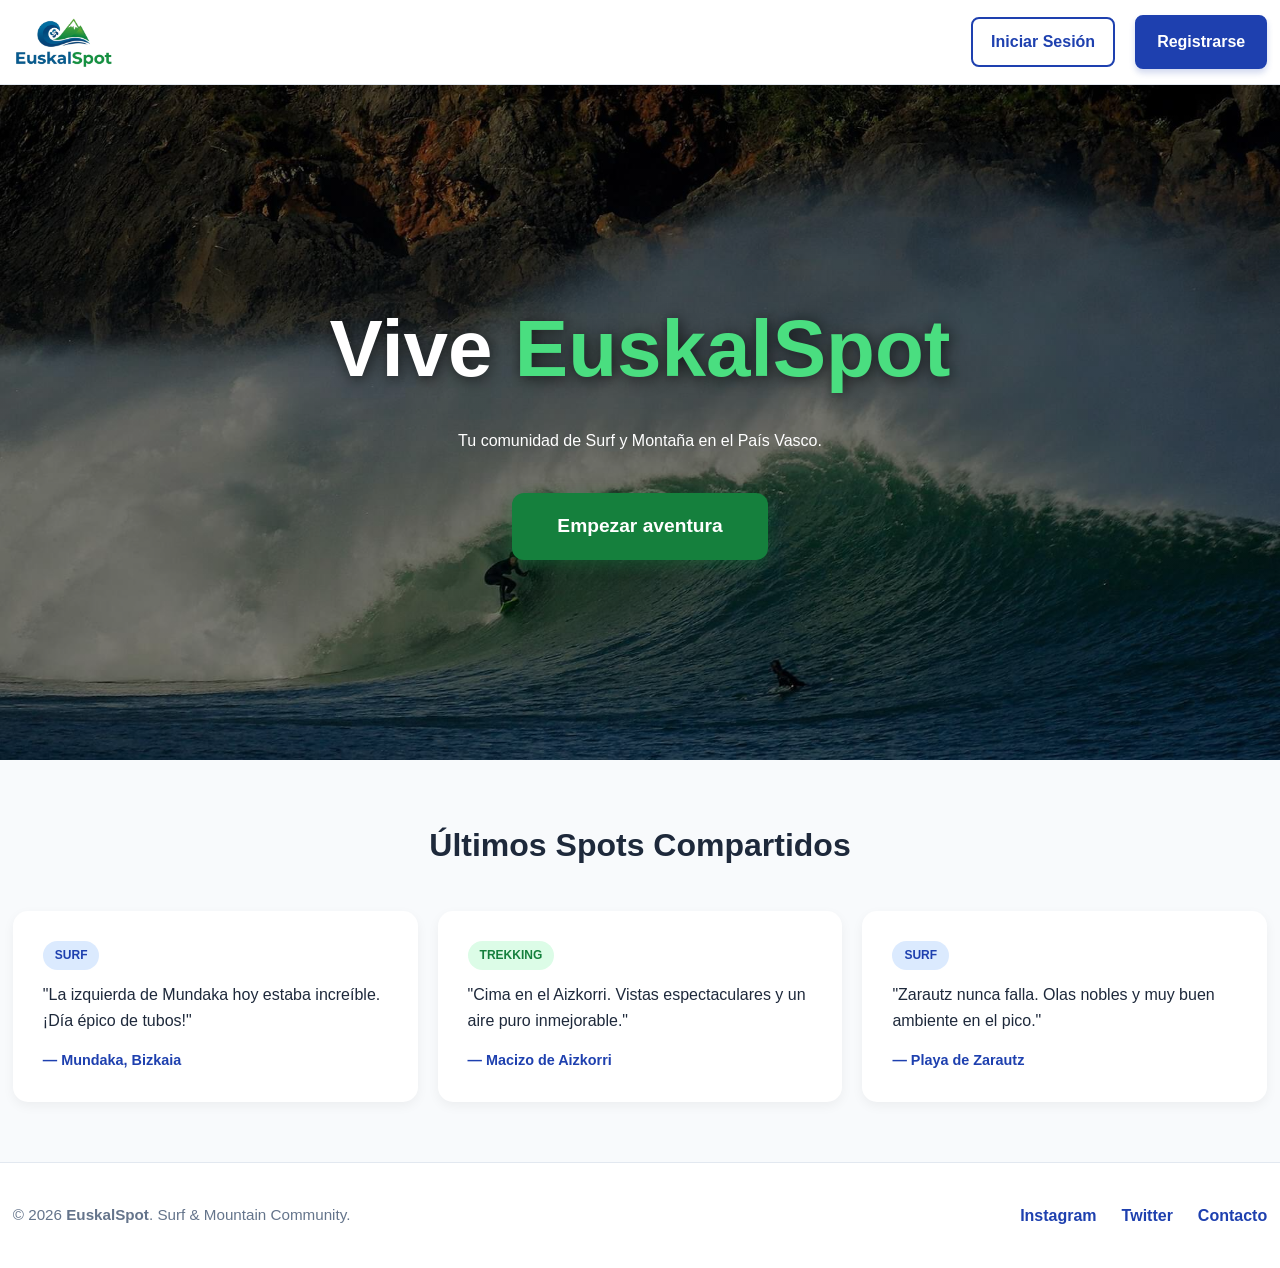
==== frontend/index.html @ 80cb784d "Primer commit" ====
<!DOCTYPE html>
<html lang="es">

<head>
    <meta charset="UTF-8">
    <meta name="viewport" content="width=device-width, initial-scale=1.0">
    <title>EuskalSpot - Surf & Trekking</title>
    <link rel="stylesheet" href="style.css">
</head>

<body>

    <header class="main-header">
        <div class="container header-container">
            <div class="logo">
                <img src="img/Logo.png" alt="EuskalSpot Logo">
            </div>
            <nav class="nav-links">
                <a href="/login" class="btn-login">Iniciar Sesión</a>
                <a href="/register" class="btn-register">Registrarse</a>
            </nav>
        </div>
    </header>

    <main>
        <section class="hero">
            <div class="carousel-container">
                <div class="carousel-slide active"
                    style="background-image: linear-gradient(rgba(0,0,0,0.5), rgba(0,0,0,0.5)), url('img/ola.jpg');">
                </div>
                <div class="carousel-slide"
                    style="background-image: linear-gradient(rgba(0,0,0,0.5), rgba(0,0,0,0.5)), url('img/montaña.jpg');">
                </div>
                <div class="carousel-slide"
                    style="background-image: linear-gradient(rgba(0,0,0,0.5), rgba(0,0,0,0.5)), url('img/zarautz.jpg');">
                </div>
            </div>

            <div class="container hero-content">
                <h1>Vive <span class="text-green">EuskalSpot</span></h1>
                <p>Tu comunidad de Surf y Montaña en el País Vasco.</p>
                <a href="/register" class="btn-cta">Empezar aventura</a>
            </div>
        </section>

        <section class="reviews-section">
            <div class="container">
                <h2 class="section-title">Últimos Spots Compartidos</h2>
                <div class="reviews-grid">
                    <div class="review-card">
                        <span class="badge badge-surf">SURF</span>
                        <p class="review-text">"La izquierda de Mundaka hoy estaba increíble. ¡Día épico de tubos!"</p>
                        <p class="review-author">— Mundaka, Bizkaia</p>
                    </div>
                    <div class="review-card">
                        <span class="badge badge-mountain">TREKKING</span>
                        <p class="review-text">"Cima en el Aizkorri. Vistas espectaculares y un aire puro inmejorable."
                        </p>
                        <p class="review-author">— Macizo de Aizkorri</p>
                    </div>
                    <div class="review-card">
                        <span class="badge badge-surf">SURF</span>
                        <p class="review-text">"Zarautz nunca falla. Olas nobles y muy buen ambiente en el pico."</p>
                        <p class="review-author">— Playa de Zarautz</p>
                    </div>
                </div>
            </div>
        </section>
    </main>

    <footer class="main-footer">
        <div class="container footer-container">
            <div class="footer-info">
                <p>&copy; 2026 <strong>EuskalSpot</strong>. Surf & Mountain Community.</p>
            </div>
            <div class="footer-links">
                <a href="#">Instagram</a>
                <a href="#">Twitter</a>
                <a href="#">Contacto</a>
            </div>
        </div>
    </footer>

    <script src="script.js"></script>
</body>

</html>
---- frontend/style.css ----
:root {
    --azul: #1E40AF;
    --azul-dark: #1e3a8a;
    --verde: #15803D;
    --verde-dark: #166534;
    --blanco: #ffffff;
    --gris-fondo: #f8fafc;
}

* {
    margin: 0;
    padding: 0;
    box-sizing: border-box;
}

body {
    font-family: 'Segoe UI', Roboto, Helvetica, Arial, sans-serif;
    background-color: var(--gris-fondo);
    color: #1e293b;
    line-height: 1.6;
}

/* CONTENEDOR AL LÍMITE (98%) */
.container {
    width: 98%;
    margin: 0 auto;
}

/* HEADER */
.main-header {
    background: white;
    height: 85px;
    display: flex;
    align-items: center;
    border-bottom: 1px solid #e2e8f0;
    position: sticky;
    top: 0;
    z-index: 100;
}

.header-container {
    display: flex;
    justify-content: space-between;
    align-items: center;
}

.logo img {
    height: 55px;
    display: block;
}

/* NAVEGACIÓN Y BOTONES */
.nav-links {
    display: flex;
    gap: 10px;
    align-items: center;
}

.nav-links a {
    text-decoration: none;
    font-weight: bold;
    font-size: 0.85rem;
    transition: all 0.3s ease;
}

.btn-login {
    color: var(--azul);
    padding: 10px 18px;
    border-radius: 8px;
    border: 2px solid var(--azul);
}

.btn-login:hover {
    background: var(--azul);
    color: white !important;
}

.btn-register {
    background: var(--azul);
    color: white !important;
    padding: 12px 20px;
    border-radius: 8px;
    border: 2px solid var(--azul);
    box-shadow: 0 4px 6px rgba(30, 64, 175, 0.2);
}

.btn-register:hover {
    background: var(--azul-dark);
    border-color: var(--azul-dark);
    transform: translateY(-2px);
    box-shadow: 0 6px 12px rgba(30, 64, 175, 0.4);
}

/* HERO (CARRUSEL) */
.hero {
    position: relative;
    height: 75vh;
    overflow: hidden;
    display: flex;
    align-items: center;
    justify-content: center;
    color: white;
    text-align: center;
}

.carousel-container {
    position: absolute;
    width: 100%;
    height: 100%;
    top: 0;
    left: 0;
    z-index: 1;
}

.carousel-slide {
    position: absolute;
    width: 100%;
    height: 100%;
    background-size: cover;
    background-position: center;
    opacity: 0;
    transition: opacity 1.2s ease-in-out;
}

.carousel-slide.active {
    opacity: 1;
}

.hero-content {
    position: relative;
    z-index: 2;
    padding: 20px;
}

.hero h1 {
    font-size: 3rem;
    margin-bottom: 15px;
    text-shadow: 2px 2px 15px rgba(0, 0, 0, 0.7);
}

.text-green {
    color: #4ade80;
}

.btn-cta {
    display: inline-block;
    background: var(--verde);
    color: white;
    text-decoration: none;
    padding: 18px 45px;
    border-radius: 12px;
    font-weight: bold;
    font-size: 1.2rem;
    transition: all 0.3s ease;
    box-shadow: 0 4px 15px rgba(21, 128, 61, 0.4);
    margin-top: 30px;
}

.btn-cta:hover {
    background: var(--verde-dark);
    transform: scale(1.05);
}

/* RESEÑAS */
.reviews-section {
    padding: 60px 0;
}

.section-title {
    text-align: center;
    margin-bottom: 40px;
    font-size: 2rem;
}

.reviews-grid {
    display: grid;
    grid-template-columns: 1fr;
    gap: 20px;
}

.review-card {
    background: white;
    padding: 30px;
    border-radius: 15px;
    box-shadow: 0 4px 12px rgba(0, 0, 0, 0.05);
}

.badge {
    display: inline-block;
    padding: 5px 12px;
    border-radius: 20px;
    font-size: 0.75rem;
    font-weight: bold;
    margin-bottom: 12px;
}

.badge-surf {
    background: #dbeafe;
    color: #1e40af;
}

.badge-mountain {
    background: #dcfce7;
    color: #15803d;
}

.review-author {
    font-weight: bold;
    color: var(--azul);
    font-size: 0.9rem;
    margin-top: 15px;
}

/* FOOTER AL BORDE */
.main-footer {
    background-color: white;
    padding: 40px 0;
    border-top: 1px solid #e2e8f0;
}

.footer-container {
    display: flex;
    flex-direction: column;
    justify-content: space-between;
    align-items: center;
    gap: 20px;
}

.footer-info p {
    color: #64748b;
    font-size: 0.95rem;
}

.footer-links {
    display: flex;
    gap: 25px;
}

.footer-links a {
    text-decoration: none;
    color: var(--azul);
    font-weight: bold;
    transition: 0.3s;
}

.footer-links a:hover {
    color: var(--verde);
}

/* MEDIA QUERIES (TABLET Y PC) */
@media (min-width: 768px) {
    .hero h1 {
        font-size: 5rem;
    }

    .reviews-grid {
        grid-template-columns: repeat(3, 1fr);
    }

    .nav-links {
        gap: 20px;
    }

    .nav-links a {
        font-size: 1rem;
    }

    .footer-container {
        flex-direction: row;
    }

    .btn-cta {
        margin-top: 40px;
    }
}
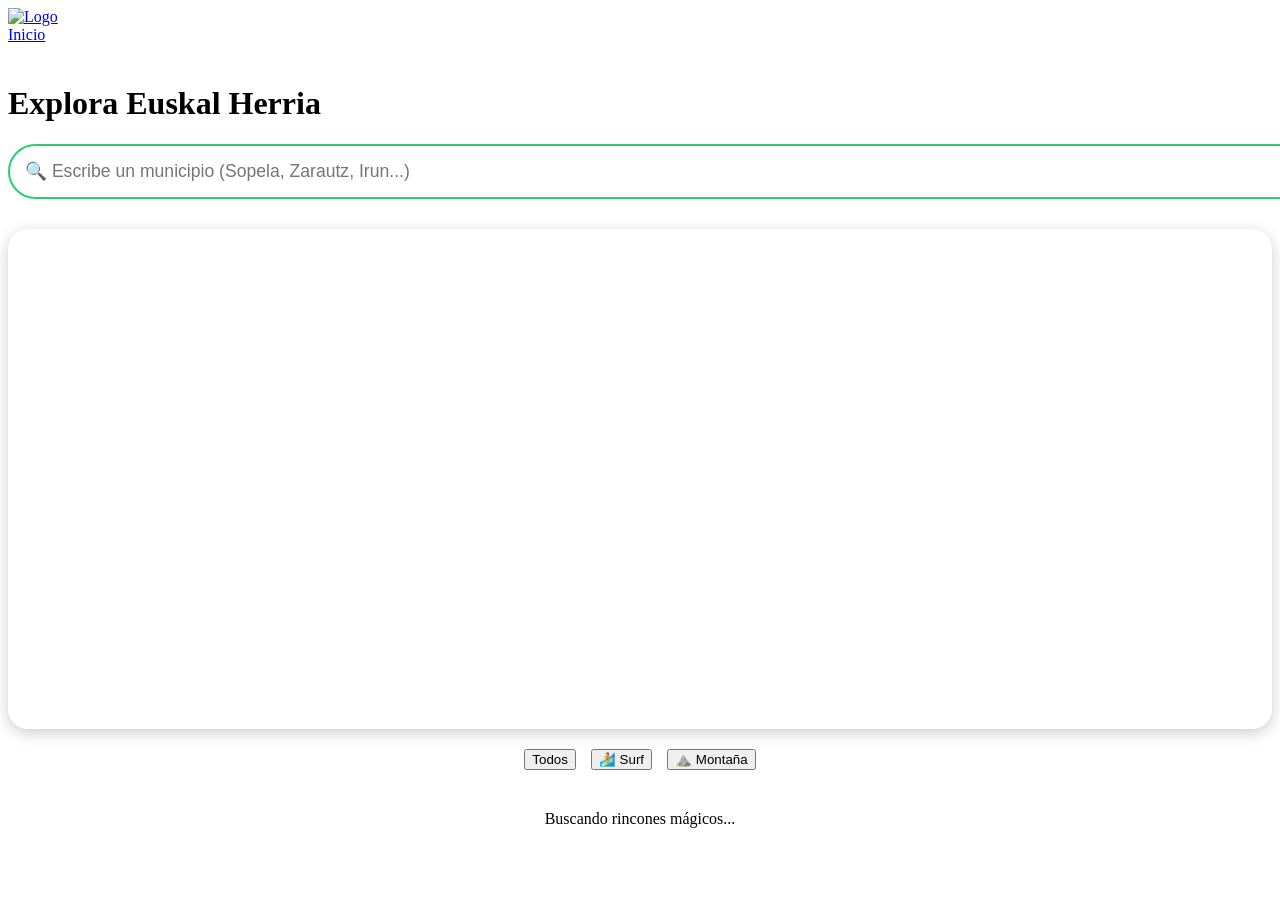
==== commit 18034275: "Mapa con montes y Playas" ====
--- a/frontend/index.html
+++ b/frontend/index.html
@@ -4,84 +4,68 @@
 <head>
     <meta charset="UTF-8">
     <meta name="viewport" content="width=device-width, initial-scale=1.0">
-    <title>EuskalSpot - Surf & Trekking</title>
-    <link rel="stylesheet" href="style.css">
+    <title>Explorar Spots - EuskalSpot</title>
+    <link rel="stylesheet" href="/css/style.css">
+    <link rel="stylesheet" href="https://unpkg.com/leaflet@1.9.4/dist/leaflet.css" />
+    <link rel="stylesheet" href="https://code.jquery.com/ui/1.13.2/themes/base/jquery-ui.css">
+
+    <style>
+        #map {
+            height: 500px;
+            width: 100%;
+            border-radius: 20px;
+            margin-bottom: 20px;
+            z-index: 1;
+            box-shadow: 0 4px 15px rgba(0, 0, 0, 0.2);
+        }
+
+        .custom-marker {
+            font-size: 24px;
+            text-align: center;
+            line-height: 1;
+        }
+
+        .ui-autocomplete {
+            border-radius: 10px;
+            box-shadow: 0 5px 15px rgba(0, 0, 0, 0.1);
+            z-index: 9999;
+        }
+    </style>
 </head>
 
 <body>
-
     <header class="main-header">
         <div class="container header-container">
-            <div class="logo">
-                <img src="img/Logo.png" alt="EuskalSpot Logo">
-            </div>
-            <nav class="nav-links">
-                <a href="/login" class="btn-login">Iniciar Sesión</a>
-                <a href="/register" class="btn-register">Registrarse</a>
-            </nav>
+            <div class="logo"><a href="/"><img src="/img/Logo.png" alt="Logo"></a></div>
+            <nav class="nav-links"><a href="/" class="btn-login">Inicio</a></nav>
         </div>
     </header>
 
-    <main>
-        <section class="hero">
-            <div class="carousel-container">
-                <div class="carousel-slide active"
-                    style="background-image: linear-gradient(rgba(0,0,0,0.5), rgba(0,0,0,0.5)), url('img/ola.jpg');">
-                </div>
-                <div class="carousel-slide"
-                    style="background-image: linear-gradient(rgba(0,0,0,0.5), rgba(0,0,0,0.5)), url('img/montaña.jpg');">
-                </div>
-                <div class="carousel-slide"
-                    style="background-image: linear-gradient(rgba(0,0,0,0.5), rgba(0,0,0,0.5)), url('img/zarautz.jpg');">
-                </div>
-            </div>
+    <main class="container" style="padding-top: 20px;">
+        <h1 class="section-title">Explora Euskal Herria</h1>
 
-            <div class="container hero-content">
-                <h1>Vive <span class="text-green">EuskalSpot</span></h1>
-                <p>Tu comunidad de Surf y Montaña en el País Vasco.</p>
-                <a href="/register" class="btn-cta">Empezar aventura</a>
-            </div>
-        </section>
+        <div class="search-container" style="margin-bottom: 30px;">
+            <input type="text" id="buscador-municipio" placeholder="🔍 Escribe un municipio (Sopela, Zarautz, Irun...)"
+                style="width: 100%; padding: 15px; border-radius: 30px; border: 2px solid #2ecc71; font-size: 1.1rem; outline: none;">
+        </div>
 
-        <section class="reviews-section">
-            <div class="container">
-                <h2 class="section-title">Últimos Spots Compartidos</h2>
-                <div class="reviews-grid">
-                    <div class="review-card">
-                        <span class="badge badge-surf">SURF</span>
-                        <p class="review-text">"La izquierda de Mundaka hoy estaba increíble. ¡Día épico de tubos!"</p>
-                        <p class="review-author">— Mundaka, Bizkaia</p>
-                    </div>
-                    <div class="review-card">
-                        <span class="badge badge-mountain">TREKKING</span>
-                        <p class="review-text">"Cima en el Aizkorri. Vistas espectaculares y un aire puro inmejorable."
-                        </p>
-                        <p class="review-author">— Macizo de Aizkorri</p>
-                    </div>
-                    <div class="review-card">
-                        <span class="badge badge-surf">SURF</span>
-                        <p class="review-text">"Zarautz nunca falla. Olas nobles y muy buen ambiente en el pico."</p>
-                        <p class="review-author">— Playa de Zarautz</p>
-                    </div>
-                </div>
-            </div>
-        </section>
+        <div id="map"></div>
+
+        <div style="display: flex; justify-content: center; gap: 15px; margin-bottom: 40px;">
+            <button class="btn-login" onclick="window.filtrarSpots('todos')">Todos</button>
+            <button class="btn-login" onclick="window.filtrarSpots('playa')">🏄 Surf</button>
+            <button class="btn-login" onclick="window.filtrarSpots('monte')">⛰️ Montaña</button>
+        </div>
+
+        <div id="lista-spots" class="reviews-grid">
+            <p style="text-align: center;">Buscando rincones mágicos...</p>
+        </div>
     </main>
 
-    <footer class="main-footer">
-        <div class="container footer-container">
-            <div class="footer-info">
-                <p>&copy; 2026 <strong>EuskalSpot</strong>. Surf & Mountain Community.</p>
-            </div>
-            <div class="footer-links">
-                <a href="#">Instagram</a>
-                <a href="#">Twitter</a>
-                <a href="#">Contacto</a>
-            </div>
-        </div>
-    </footer>
-
-    <script src="script.js"></script>
+    <script src="https://code.jquery.com/jquery-3.6.0.min.js"></script>
+    <script src="https://code.jquery.com/ui/1.13.2/jquery-ui.min.js"></script>
+    <script src="https://unpkg.com/leaflet@1.9.4/dist/leaflet.js"></script>
+    <script src="/js/script.js"></script>
 </body>
 
 </html>
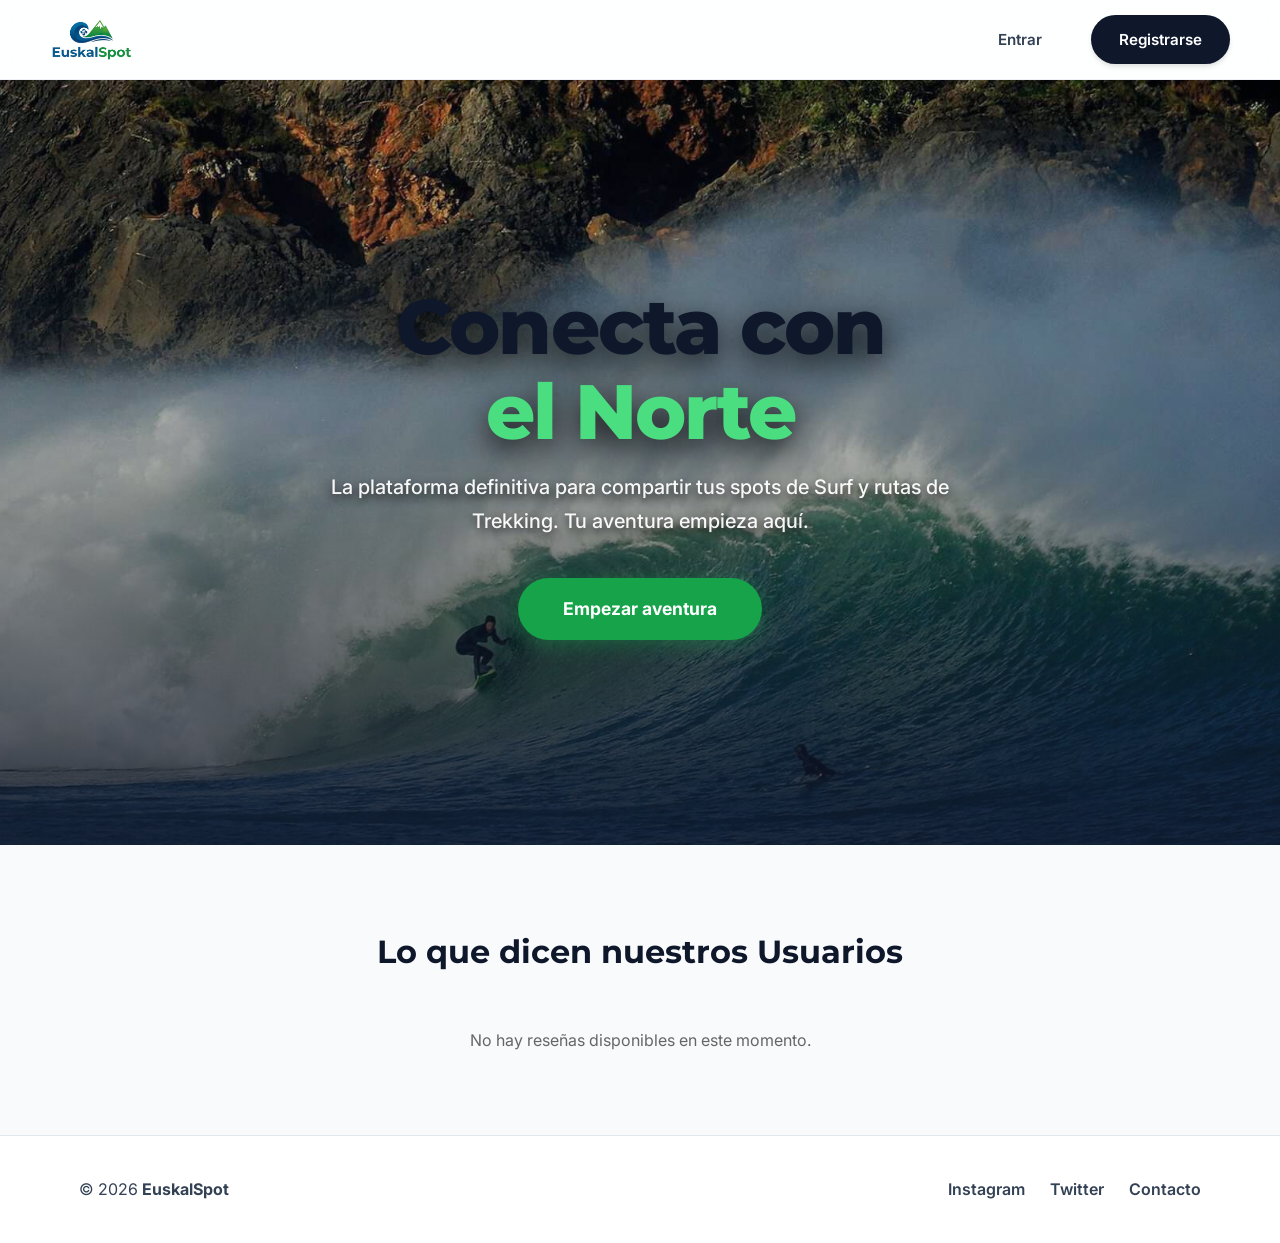
==== commit b44088d4: "Planificador OK. Explorador a mitad" ====
--- a/frontend/index.html
+++ b/frontend/index.html
@@ -4,68 +4,74 @@
 <head>
     <meta charset="UTF-8">
     <meta name="viewport" content="width=device-width, initial-scale=1.0">
-    <title>Explorar Spots - EuskalSpot</title>
-    <link rel="stylesheet" href="/css/style.css">
-    <link rel="stylesheet" href="https://unpkg.com/leaflet@1.9.4/dist/leaflet.css" />
-    <link rel="stylesheet" href="https://code.jquery.com/ui/1.13.2/themes/base/jquery-ui.css">
+    <title>EuskalSpot - Conecta con el Norte</title>
 
-    <style>
-        #map {
-            height: 500px;
-            width: 100%;
-            border-radius: 20px;
-            margin-bottom: 20px;
-            z-index: 1;
-            box-shadow: 0 4px 15px rgba(0, 0, 0, 0.2);
-        }
+    <link rel="preconnect" href="https://fonts.googleapis.com">
+    <link rel="preconnect" href="https://fonts.gstatic.com" crossorigin>
+    <link
+        href="https://fonts.googleapis.com/css2?family=Inter:wght@400;500;600&family=Montserrat:wght@600;700;800&display=swap"
+        rel="stylesheet">
 
-        .custom-marker {
-            font-size: 24px;
-            text-align: center;
-            line-height: 1;
-        }
-
-        .ui-autocomplete {
-            border-radius: 10px;
-            box-shadow: 0 5px 15px rgba(0, 0, 0, 0.1);
-            z-index: 9999;
-        }
-    </style>
+    <link rel="stylesheet" href="css/estilos.css">
 </head>
 
 <body>
+
     <header class="main-header">
-        <div class="container header-container">
-            <div class="logo"><a href="/"><img src="/img/Logo.png" alt="Logo"></a></div>
-            <nav class="nav-links"><a href="/" class="btn-login">Inicio</a></nav>
+        <div class="header-fluid">
+            <div class="logo">
+                <img src="img/Logo.png" alt="EuskalSpot Logo">
+            </div>
+
+            <nav class="nav-links">
+                <a href="/login" class="btn-login">Entrar</a>
+                <a href="/register" class="btn-register">Registrarse</a>
+            </nav>
         </div>
     </header>
 
-    <main class="container" style="padding-top: 20px;">
-        <h1 class="section-title">Explora Euskal Herria</h1>
+    <main>
+        <section class="hero">
+            <div class="carousel-container">
+                <div class="carousel-slide active" style="background-image: url('img/ola.jpg');"></div>
+                <div class="carousel-slide" style="background-image: url('img/montaña.jpg');"></div>
+                <div class="carousel-slide" style="background-image: url('img/zarautz.jpg');"></div>
+            </div>
 
-        <div class="search-container" style="margin-bottom: 30px;">
-            <input type="text" id="buscador-municipio" placeholder="🔍 Escribe un municipio (Sopela, Zarautz, Irun...)"
-                style="width: 100%; padding: 15px; border-radius: 30px; border: 2px solid #2ecc71; font-size: 1.1rem; outline: none;">
-        </div>
+            <div class="container hero-content">
+                <h1>Conecta con <br><span class="text-green">el Norte</span></h1>
 
-        <div id="map"></div>
+                <p>La plataforma definitiva para compartir tus spots de Surf y rutas de Trekking. Tu aventura empieza
+                    aquí.</p>
 
-        <div style="display: flex; justify-content: center; gap: 15px; margin-bottom: 40px;">
-            <button class="btn-login" onclick="window.filtrarSpots('todos')">Todos</button>
-            <button class="btn-login" onclick="window.filtrarSpots('playa')">🏄 Surf</button>
-            <button class="btn-login" onclick="window.filtrarSpots('monte')">⛰️ Montaña</button>
-        </div>
+                <a href="/register" class="btn-cta">Empezar aventura</a>
+            </div>
+        </section>
 
-        <div id="lista-spots" class="reviews-grid">
-            <p style="text-align: center;">Buscando rincones mágicos...</p>
-        </div>
+        <section class="reviews-section">
+            <div class="container">
+                <h2 class="section-title">Lo que dicen nuestros Usuarios</h2>
+                <div id="contenedor-reseñas" class="reviews-grid">
+                    <p style="text-align: center; width: 100%; color: #64748B;">Cargando opiniones...</p>
+                </div>
+            </div>
+        </section>
     </main>
 
-    <script src="https://code.jquery.com/jquery-3.6.0.min.js"></script>
-    <script src="https://code.jquery.com/ui/1.13.2/jquery-ui.min.js"></script>
-    <script src="https://unpkg.com/leaflet@1.9.4/dist/leaflet.js"></script>
-    <script src="/js/script.js"></script>
+    <footer class="main-footer">
+        <div class="container footer-container">
+            <div class="footer-info">
+                <p>&copy; 2026 <strong>EuskalSpot</strong></p>
+            </div>
+            <div class="footer-links">
+                <a href="#">Instagram</a>
+                <a href="#">Twitter</a>
+                <a href="#">Contacto</a>
+            </div>
+        </div>
+    </footer>
+
+    <script src="js/home.js"></script>
 </body>
 
 </html>
--- a/frontend/css/estilos.css
+++ b/frontend/css/estilos.css
@@ -0,0 +1,362 @@
+/* ==========================================================================
+   1. VARIABLES Y CONFIGURACIÓN BASE (DISEÑO SYSTEM)
+   ========================================================================== */
+:root {
+    /* Paleta de Colores "Premium" */
+    --primary: #2563EB;
+    /* Azul eléctrico */
+    --primary-dark: #1E40AF;
+    --secondary: #16A34A;
+    /* Verde Euskadi */
+    --secondary-dark: #15803D;
+    --dark: #0F172A;
+    /* Slate 900 */
+    --light: #F8FAFC;
+    /* Slate 50 */
+    --white: #FFFFFF;
+    --text-main: #334155;
+    /* Slate 700 */
+    --border: #E2E8F0;
+
+    /* SOMBRAS DE ALTA CALIDAD */
+    --shadow-sm: 0 1px 2px 0 rgba(0, 0, 0, 0.05);
+    --shadow-md: 0 4px 6px -1px rgba(0, 0, 0, 0.1), 0 2px 4px -1px rgba(0, 0, 0, 0.06);
+    --shadow-lg: 0 10px 15px -3px rgba(0, 0, 0, 0.1), 0 4px 6px -2px rgba(0, 0, 0, 0.05);
+    /* Sombra especial elevación (Hover) */
+    --shadow-hover: 0 20px 25px -5px rgba(0, 0, 0, 0.1), 0 10px 10px -5px rgba(0, 0, 0, 0.04);
+
+    --transition: all 0.3s cubic-bezier(0.4, 0, 0.2, 1);
+}
+
+* {
+    margin: 0;
+    padding: 0;
+    box-sizing: border-box;
+}
+
+body {
+    font-family: 'Inter', system-ui, -apple-system, sans-serif;
+    background-color: var(--light);
+    color: var(--text-main);
+    line-height: 1.7;
+    -webkit-font-smoothing: antialiased;
+    /* Texto nítido en Mac */
+    overflow-x: hidden;
+}
+
+h1,
+h2,
+h3 {
+    font-family: 'Montserrat', sans-serif;
+    color: var(--dark);
+    font-weight: 700;
+}
+
+a {
+    text-decoration: none;
+    color: inherit;
+    transition: var(--transition);
+}
+
+/* Container general (Contenido centrado) */
+.container {
+    width: 90%;
+    max-width: 1280px;
+    margin: 0 auto;
+    padding: 0 15px;
+}
+
+/* ==========================================================================
+   2. HEADER FULL WIDTH (EXTREMOS REALES + GLASSMORPHISM)
+   ========================================================================== */
+.main-header {
+    background: rgba(255, 255, 255, 0.85);
+    /* Transparencia */
+    backdrop-filter: blur(12px);
+    /* Efecto cristal */
+    -webkit-backdrop-filter: blur(12px);
+    height: 70px;
+    border-bottom: 1px solid rgba(226, 232, 240, 0.6);
+    position: sticky;
+    top: 0;
+    z-index: 1000;
+    display: flex;
+    align-items: center;
+}
+
+/* CLASE CLAVE: Separa logo y botones a los extremos */
+.header-fluid {
+    width: 100%;
+    padding: 0 5%;
+    /* Margen lateral de seguridad (móvil) */
+    display: flex;
+    justify-content: space-between;
+    align-items: center;
+}
+
+.logo img {
+    height: 35px;
+    display: block;
+    transition: transform 0.3s ease;
+}
+
+.logo img:hover {
+    transform: scale(1.05);
+}
+
+.nav-links {
+    display: flex;
+    gap: 12px;
+    align-items: center;
+}
+
+/* --- ESTILOS DE BOTONES PREMIUM --- */
+.btn-login,
+.btn-register {
+    font-weight: 600;
+    font-size: 0.85rem;
+    padding: 10px 20px;
+    border-radius: 50px;
+    /* Pill shape */
+    white-space: nowrap;
+    transition: var(--transition);
+}
+
+/* Botón Login: Sutil */
+.btn-login {
+    color: var(--text-main);
+    border: 1px solid transparent;
+}
+
+.btn-login:hover {
+    color: var(--primary);
+    background: rgba(37, 99, 235, 0.05);
+}
+
+/* Botón Registro: Impacto */
+.btn-register {
+    background: var(--dark);
+    color: var(--white) !important;
+    box-shadow: var(--shadow-md);
+}
+
+.btn-register:hover {
+    background: var(--primary);
+    /* Cambia a azul */
+    transform: translateY(-2px);
+    /* Se eleva */
+    box-shadow: var(--shadow-lg);
+}
+
+/* ==========================================================================
+   3. HERO SECTION (LEGIBILIDAD MEJORADA)
+   ========================================================================== */
+.hero {
+    position: relative;
+    height: 85vh;
+    min-height: 550px;
+    display: flex;
+    align-items: center;
+    justify-content: center;
+    color: var(--white);
+    text-align: center;
+    overflow: hidden;
+}
+
+.carousel-container,
+.carousel-slide {
+    position: absolute;
+    inset: 0;
+}
+
+.carousel-slide {
+    background-size: cover;
+    background-position: center;
+    opacity: 0;
+    transition: opacity 1.5s ease-in-out, transform 8s linear;
+    transform: scale(1);
+}
+
+.carousel-slide.active {
+    opacity: 1;
+    transform: scale(1.1);
+}
+
+/* OVERLAY INTELIGENTE: Más oscuro abajo para leer el texto */
+.hero::after {
+    content: '';
+    position: absolute;
+    inset: 0;
+    background: linear-gradient(to bottom,
+            rgba(15, 23, 42, 0.1) 0%,
+            /* Arriba: Casi transparente (cielo) */
+            rgba(15, 23, 42, 0.3) 50%,
+            rgba(15, 23, 42, 0.85) 100%
+            /* Abajo: Oscuro (texto) */
+        );
+    z-index: 1;
+}
+
+.hero-content {
+    position: relative;
+    z-index: 2;
+    padding: 0 20px;
+    animation: fadeInUp 1s ease-out;
+    width: 100%;
+}
+
+.hero h1 {
+    font-size: clamp(2.8rem, 6vw, 5rem);
+    font-weight: 800;
+    margin-bottom: 1rem;
+    letter-spacing: -2px;
+    line-height: 1.1;
+    /* Sombra potente para separar letras del fondo */
+    text-shadow: 0 10px 30px rgba(0, 0, 0, 0.8);
+}
+
+.text-green {
+    color: #4ADE80;
+    display: inline-block;
+}
+
+.hero p {
+    font-size: 1.25rem;
+    font-weight: 500;
+    margin-bottom: 2.5rem;
+    color: rgba(255, 255, 255, 0.95);
+    text-shadow: 0 4px 10px rgba(0, 0, 0, 0.8);
+    max-width: 650px;
+    margin-left: auto;
+    margin-right: auto;
+}
+
+/* Botón CTA Principal: Glow Verde */
+.btn-cta {
+    display: inline-flex;
+    align-items: center;
+    gap: 10px;
+    background: var(--secondary);
+    color: var(--white);
+    padding: 16px 45px;
+    border-radius: 50px;
+    font-weight: 700;
+    font-size: 1.1rem;
+    box-shadow: 0 4px 20px rgba(22, 163, 74, 0.4);
+    transition: var(--transition);
+}
+
+.btn-cta:hover {
+    background: var(--secondary-dark);
+    transform: translateY(-4px);
+    box-shadow: 0 10px 30px rgba(22, 163, 74, 0.6);
+}
+
+@keyframes fadeInUp {
+    from {
+        opacity: 0;
+        transform: translateY(30px);
+    }
+
+    to {
+        opacity: 1;
+        transform: translateY(0);
+    }
+}
+
+/* ==========================================================================
+   4. SECCIÓN REVIEWS
+   ========================================================================== */
+.reviews-section {
+    padding: 80px 0;
+    background: var(--light);
+}
+
+.section-title {
+    text-align: center;
+    font-size: 2rem;
+    margin-bottom: 3rem;
+    color: var(--dark);
+}
+
+.reviews-grid {
+    display: grid;
+    grid-template-columns: repeat(auto-fit, minmax(300px, 1fr));
+    gap: 30px;
+}
+
+.review-card {
+    background: var(--white);
+    padding: 30px;
+    border-radius: 20px;
+    border: 1px solid rgba(226, 232, 240, 0.8);
+    box-shadow: var(--shadow-sm);
+    transition: var(--transition);
+}
+
+.review-card:hover {
+    transform: translateY(-8px);
+    box-shadow: var(--shadow-hover);
+    border-color: var(--primary);
+}
+
+/* ==========================================================================
+   5. FOOTER
+   ========================================================================== */
+.main-footer {
+    background: var(--white);
+    padding: 40px 0;
+    border-top: 1px solid var(--border);
+    text-align: center;
+}
+
+.footer-container {
+    display: flex;
+    flex-direction: column;
+    gap: 20px;
+    align-items: center;
+}
+
+.footer-links {
+    display: flex;
+    gap: 25px;
+    font-weight: 600;
+}
+
+.footer-links a:hover {
+    color: var(--primary);
+}
+
+/* ==========================================================================
+   6. RESPONSIVE (ESCALADO A PC)
+   ========================================================================== */
+@media (min-width: 768px) {
+    .main-header {
+        height: 80px;
+    }
+
+    .header-fluid {
+        padding: 0 50px;
+    }
+
+    /* Más aire en los laterales */
+
+    .logo img {
+        height: 45px;
+    }
+
+    .nav-links {
+        gap: 20px;
+    }
+
+    .btn-login,
+    .btn-register {
+        padding: 12px 28px;
+        font-size: 0.95rem;
+    }
+
+    .footer-container {
+        flex-direction: row;
+        justify-content: space-between;
+    }
+}
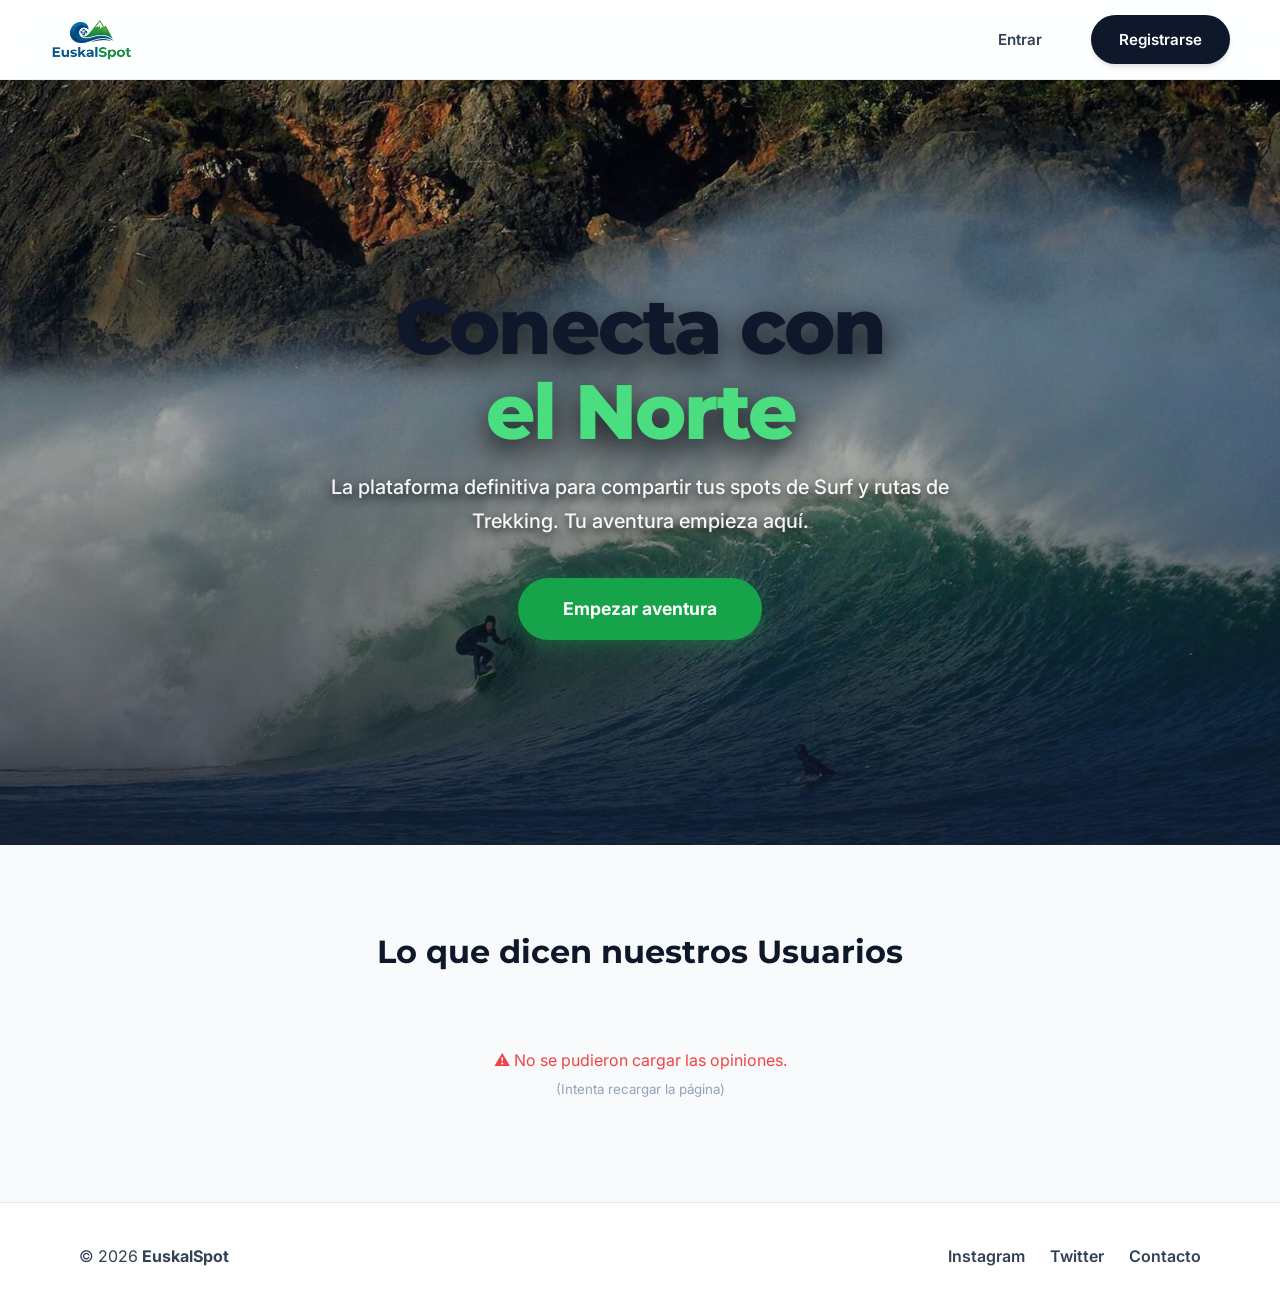
==== commit 14ebd2b4: "Dashboard Acabado" ====
--- a/frontend/index.html
+++ b/frontend/index.html
@@ -12,7 +12,7 @@
         href="https://fonts.googleapis.com/css2?family=Inter:wght@400;500;600&family=Montserrat:wght@600;700;800&display=swap"
         rel="stylesheet">
 
-    <link rel="stylesheet" href="css/estilos.css">
+    <link rel="stylesheet" href="assets-landing/css/estilos.css">
 </head>
 
 <body>
@@ -20,7 +20,7 @@
     <header class="main-header">
         <div class="header-fluid">
             <div class="logo">
-                <img src="img/Logo.png" alt="EuskalSpot Logo">
+                <img src="assets-landing/img/Logo.png" alt="EuskalSpot Logo">
             </div>
 
             <nav class="nav-links">
@@ -33,9 +33,9 @@
     <main>
         <section class="hero">
             <div class="carousel-container">
-                <div class="carousel-slide active" style="background-image: url('img/ola.jpg');"></div>
-                <div class="carousel-slide" style="background-image: url('img/montaña.jpg');"></div>
-                <div class="carousel-slide" style="background-image: url('img/zarautz.jpg');"></div>
+                <div class="carousel-slide active" style="background-image: url('assets-landing/img/ola.jpg');"></div>
+                <div class="carousel-slide" style="background-image: url('assets-landing/img/montaña.jpg');"></div>
+                <div class="carousel-slide" style="background-image: url('assets-landing/img/zarautz.jpg');"></div>
             </div>
 
             <div class="container hero-content">
@@ -71,7 +71,7 @@
         </div>
     </footer>
 
-    <script src="js/home.js"></script>
+    <script src="assets-landing/js/home.js"></script>
 </body>
 
 </html>
--- a/frontend/assets-landing/css/estilos.css
+++ b/frontend/assets-landing/css/estilos.css
@@ -0,0 +1,362 @@
+/* ==========================================================================
+   1. VARIABLES Y CONFIGURACIÓN BASE (DISEÑO SYSTEM)
+   ========================================================================== */
+:root {
+    /* Paleta de Colores "Premium" */
+    --primary: #2563EB;
+    /* Azul eléctrico */
+    --primary-dark: #1E40AF;
+    --secondary: #16A34A;
+    /* Verde Euskadi */
+    --secondary-dark: #15803D;
+    --dark: #0F172A;
+    /* Slate 900 */
+    --light: #F8FAFC;
+    /* Slate 50 */
+    --white: #FFFFFF;
+    --text-main: #334155;
+    /* Slate 700 */
+    --border: #E2E8F0;
+
+    /* SOMBRAS DE ALTA CALIDAD */
+    --shadow-sm: 0 1px 2px 0 rgba(0, 0, 0, 0.05);
+    --shadow-md: 0 4px 6px -1px rgba(0, 0, 0, 0.1), 0 2px 4px -1px rgba(0, 0, 0, 0.06);
+    --shadow-lg: 0 10px 15px -3px rgba(0, 0, 0, 0.1), 0 4px 6px -2px rgba(0, 0, 0, 0.05);
+    /* Sombra especial elevación (Hover) */
+    --shadow-hover: 0 20px 25px -5px rgba(0, 0, 0, 0.1), 0 10px 10px -5px rgba(0, 0, 0, 0.04);
+
+    --transition: all 0.3s cubic-bezier(0.4, 0, 0.2, 1);
+}
+
+* {
+    margin: 0;
+    padding: 0;
+    box-sizing: border-box;
+}
+
+body {
+    font-family: 'Inter', system-ui, -apple-system, sans-serif;
+    background-color: var(--light);
+    color: var(--text-main);
+    line-height: 1.7;
+    -webkit-font-smoothing: antialiased;
+    /* Texto nítido en Mac */
+    overflow-x: hidden;
+}
+
+h1,
+h2,
+h3 {
+    font-family: 'Montserrat', sans-serif;
+    color: var(--dark);
+    font-weight: 700;
+}
+
+a {
+    text-decoration: none;
+    color: inherit;
+    transition: var(--transition);
+}
+
+/* Container general (Contenido centrado) */
+.container {
+    width: 90%;
+    max-width: 1280px;
+    margin: 0 auto;
+    padding: 0 15px;
+}
+
+/* ==========================================================================
+   2. HEADER FULL WIDTH (EXTREMOS REALES + GLASSMORPHISM)
+   ========================================================================== */
+.main-header {
+    background: rgba(255, 255, 255, 0.85);
+    /* Transparencia */
+    backdrop-filter: blur(12px);
+    /* Efecto cristal */
+    -webkit-backdrop-filter: blur(12px);
+    height: 70px;
+    border-bottom: 1px solid rgba(226, 232, 240, 0.6);
+    position: sticky;
+    top: 0;
+    z-index: 1000;
+    display: flex;
+    align-items: center;
+}
+
+/* CLASE CLAVE: Separa logo y botones a los extremos */
+.header-fluid {
+    width: 100%;
+    padding: 0 5%;
+    /* Margen lateral de seguridad (móvil) */
+    display: flex;
+    justify-content: space-between;
+    align-items: center;
+}
+
+.logo img {
+    height: 35px;
+    display: block;
+    transition: transform 0.3s ease;
+}
+
+.logo img:hover {
+    transform: scale(1.05);
+}
+
+.nav-links {
+    display: flex;
+    gap: 12px;
+    align-items: center;
+}
+
+/* --- ESTILOS DE BOTONES PREMIUM --- */
+.btn-login,
+.btn-register {
+    font-weight: 600;
+    font-size: 0.85rem;
+    padding: 10px 20px;
+    border-radius: 50px;
+    /* Pill shape */
+    white-space: nowrap;
+    transition: var(--transition);
+}
+
+/* Botón Login: Sutil */
+.btn-login {
+    color: var(--text-main);
+    border: 1px solid transparent;
+}
+
+.btn-login:hover {
+    color: var(--primary);
+    background: rgba(37, 99, 235, 0.05);
+}
+
+/* Botón Registro: Impacto */
+.btn-register {
+    background: var(--dark);
+    color: var(--white) !important;
+    box-shadow: var(--shadow-md);
+}
+
+.btn-register:hover {
+    background: var(--primary);
+    /* Cambia a azul */
+    transform: translateY(-2px);
+    /* Se eleva */
+    box-shadow: var(--shadow-lg);
+}
+
+/* ==========================================================================
+   3. HERO SECTION (LEGIBILIDAD MEJORADA)
+   ========================================================================== */
+.hero {
+    position: relative;
+    height: 85vh;
+    min-height: 550px;
+    display: flex;
+    align-items: center;
+    justify-content: center;
+    color: var(--white);
+    text-align: center;
+    overflow: hidden;
+}
+
+.carousel-container,
+.carousel-slide {
+    position: absolute;
+    inset: 0;
+}
+
+.carousel-slide {
+    background-size: cover;
+    background-position: center;
+    opacity: 0;
+    transition: opacity 1.5s ease-in-out, transform 8s linear;
+    transform: scale(1);
+}
+
+.carousel-slide.active {
+    opacity: 1;
+    transform: scale(1.1);
+}
+
+/* OVERLAY INTELIGENTE: Más oscuro abajo para leer el texto */
+.hero::after {
+    content: '';
+    position: absolute;
+    inset: 0;
+    background: linear-gradient(to bottom,
+            rgba(15, 23, 42, 0.1) 0%,
+            /* Arriba: Casi transparente (cielo) */
+            rgba(15, 23, 42, 0.3) 50%,
+            rgba(15, 23, 42, 0.85) 100%
+            /* Abajo: Oscuro (texto) */
+        );
+    z-index: 1;
+}
+
+.hero-content {
+    position: relative;
+    z-index: 2;
+    padding: 0 20px;
+    animation: fadeInUp 1s ease-out;
+    width: 100%;
+}
+
+.hero h1 {
+    font-size: clamp(2.8rem, 6vw, 5rem);
+    font-weight: 800;
+    margin-bottom: 1rem;
+    letter-spacing: -2px;
+    line-height: 1.1;
+    /* Sombra potente para separar letras del fondo */
+    text-shadow: 0 10px 30px rgba(0, 0, 0, 0.8);
+}
+
+.text-green {
+    color: #4ADE80;
+    display: inline-block;
+}
+
+.hero p {
+    font-size: 1.25rem;
+    font-weight: 500;
+    margin-bottom: 2.5rem;
+    color: rgba(255, 255, 255, 0.95);
+    text-shadow: 0 4px 10px rgba(0, 0, 0, 0.8);
+    max-width: 650px;
+    margin-left: auto;
+    margin-right: auto;
+}
+
+/* Botón CTA Principal: Glow Verde */
+.btn-cta {
+    display: inline-flex;
+    align-items: center;
+    gap: 10px;
+    background: var(--secondary);
+    color: var(--white);
+    padding: 16px 45px;
+    border-radius: 50px;
+    font-weight: 700;
+    font-size: 1.1rem;
+    box-shadow: 0 4px 20px rgba(22, 163, 74, 0.4);
+    transition: var(--transition);
+}
+
+.btn-cta:hover {
+    background: var(--secondary-dark);
+    transform: translateY(-4px);
+    box-shadow: 0 10px 30px rgba(22, 163, 74, 0.6);
+}
+
+@keyframes fadeInUp {
+    from {
+        opacity: 0;
+        transform: translateY(30px);
+    }
+
+    to {
+        opacity: 1;
+        transform: translateY(0);
+    }
+}
+
+/* ==========================================================================
+   4. SECCIÓN REVIEWS
+   ========================================================================== */
+.reviews-section {
+    padding: 80px 0;
+    background: var(--light);
+}
+
+.section-title {
+    text-align: center;
+    font-size: 2rem;
+    margin-bottom: 3rem;
+    color: var(--dark);
+}
+
+.reviews-grid {
+    display: grid;
+    grid-template-columns: repeat(auto-fit, minmax(300px, 1fr));
+    gap: 30px;
+}
+
+.review-card {
+    background: var(--white);
+    padding: 30px;
+    border-radius: 20px;
+    border: 1px solid rgba(226, 232, 240, 0.8);
+    box-shadow: var(--shadow-sm);
+    transition: var(--transition);
+}
+
+.review-card:hover {
+    transform: translateY(-8px);
+    box-shadow: var(--shadow-hover);
+    border-color: var(--primary);
+}
+
+/* ==========================================================================
+   5. FOOTER
+   ========================================================================== */
+.main-footer {
+    background: var(--white);
+    padding: 40px 0;
+    border-top: 1px solid var(--border);
+    text-align: center;
+}
+
+.footer-container {
+    display: flex;
+    flex-direction: column;
+    gap: 20px;
+    align-items: center;
+}
+
+.footer-links {
+    display: flex;
+    gap: 25px;
+    font-weight: 600;
+}
+
+.footer-links a:hover {
+    color: var(--primary);
+}
+
+/* ==========================================================================
+   6. RESPONSIVE (ESCALADO A PC)
+   ========================================================================== */
+@media (min-width: 768px) {
+    .main-header {
+        height: 80px;
+    }
+
+    .header-fluid {
+        padding: 0 50px;
+    }
+
+    /* Más aire en los laterales */
+
+    .logo img {
+        height: 45px;
+    }
+
+    .nav-links {
+        gap: 20px;
+    }
+
+    .btn-login,
+    .btn-register {
+        padding: 12px 28px;
+        font-size: 0.95rem;
+    }
+
+    .footer-container {
+        flex-direction: row;
+        justify-content: space-between;
+    }
+}
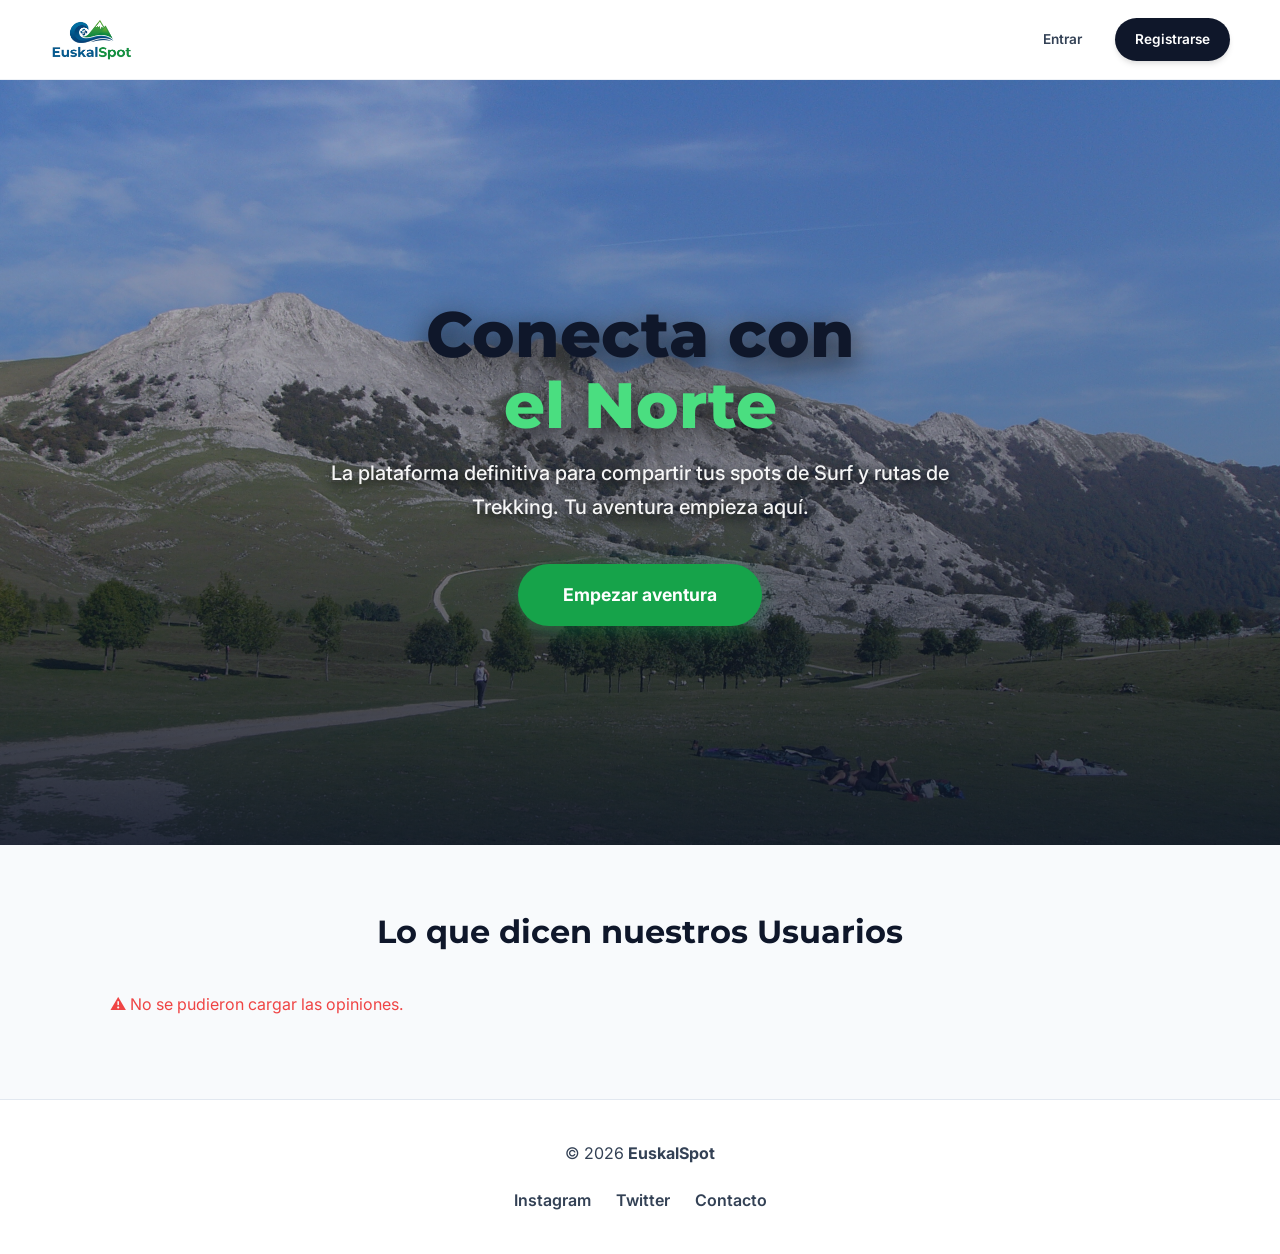
==== commit 8625529d: "Finalización del proyecto: Panel admin, sistema de tutorial VTT y configuración de despliegue con Do" ====
--- a/frontend/index.html
+++ b/frontend/index.html
@@ -31,13 +31,7 @@
     </header>
 
     <main>
-        <section class="hero">
-            <div class="carousel-container">
-                <div class="carousel-slide active" style="background-image: url('assets-landing/img/ola.jpg');"></div>
-                <div class="carousel-slide" style="background-image: url('assets-landing/img/montaña.jpg');"></div>
-                <div class="carousel-slide" style="background-image: url('assets-landing/img/zarautz.jpg');"></div>
-            </div>
-
+        <section class="hero" style="background-image: url('assets-landing/img/montaña.jpg');">
             <div class="container hero-content">
                 <h1>Conecta con <br><span class="text-green">el Norte</span></h1>
 
@@ -51,9 +45,15 @@
         <section class="reviews-section">
             <div class="container">
                 <h2 class="section-title">Lo que dicen nuestros Usuarios</h2>
-                <div id="contenedor-reseñas" class="reviews-grid">
-                    <p style="text-align: center; width: 100%; color: #64748B;">Cargando opiniones...</p>
+
+                <div id="contenedor-reseñas" class="reviews-hybrid-container">
+                    <div class="loading-wrapper">
+                        <div class="spinner"></div>
+                        <p class="loading-text">Cargando opiniones...</p>
+                    </div>
                 </div>
+
+                <div class="mobile-swipe-indicator">Desliza para ver más &rarr;</div>
             </div>
         </section>
     </main>
--- a/frontend/assets-landing/css/estilos.css
+++ b/frontend/assets-landing/css/estilos.css
@@ -1,30 +1,19 @@
 /* ==========================================================================
-   1. VARIABLES Y CONFIGURACIÓN BASE (DISEÑO SYSTEM)
+   1. VARIABLES Y CONFIGURACIÓN BASE
    ========================================================================== */
 :root {
-    /* Paleta de Colores "Premium" */
     --primary: #2563EB;
-    /* Azul eléctrico */
     --primary-dark: #1E40AF;
     --secondary: #16A34A;
-    /* Verde Euskadi */
     --secondary-dark: #15803D;
     --dark: #0F172A;
-    /* Slate 900 */
     --light: #F8FAFC;
-    /* Slate 50 */
     --white: #FFFFFF;
     --text-main: #334155;
-    /* Slate 700 */
     --border: #E2E8F0;
-
-    /* SOMBRAS DE ALTA CALIDAD */
     --shadow-sm: 0 1px 2px 0 rgba(0, 0, 0, 0.05);
     --shadow-md: 0 4px 6px -1px rgba(0, 0, 0, 0.1), 0 2px 4px -1px rgba(0, 0, 0, 0.06);
-    --shadow-lg: 0 10px 15px -3px rgba(0, 0, 0, 0.1), 0 4px 6px -2px rgba(0, 0, 0, 0.05);
-    /* Sombra especial elevación (Hover) */
     --shadow-hover: 0 20px 25px -5px rgba(0, 0, 0, 0.1), 0 10px 10px -5px rgba(0, 0, 0, 0.04);
-
     --transition: all 0.3s cubic-bezier(0.4, 0, 0.2, 1);
 }
 
@@ -39,8 +28,6 @@
     background-color: var(--light);
     color: var(--text-main);
     line-height: 1.7;
-    -webkit-font-smoothing: antialiased;
-    /* Texto nítido en Mac */
     overflow-x: hidden;
 }
 
@@ -58,7 +45,6 @@
     transition: var(--transition);
 }
 
-/* Container general (Contenido centrado) */
 .container {
     width: 90%;
     max-width: 1280px;
@@ -67,14 +53,11 @@
 }
 
 /* ==========================================================================
-   2. HEADER FULL WIDTH (EXTREMOS REALES + GLASSMORPHISM)
+   2. HEADER
    ========================================================================== */
 .main-header {
-    background: rgba(255, 255, 255, 0.85);
-    /* Transparencia */
+    background: rgba(255, 255, 255, 0.9);
     backdrop-filter: blur(12px);
-    /* Efecto cristal */
-    -webkit-backdrop-filter: blur(12px);
     height: 70px;
     border-bottom: 1px solid rgba(226, 232, 240, 0.6);
     position: sticky;
@@ -84,11 +67,9 @@
     align-items: center;
 }
 
-/* CLASE CLAVE: Separa logo y botones a los extremos */
 .header-fluid {
     width: 100%;
     padding: 0 5%;
-    /* Margen lateral de seguridad (móvil) */
     display: flex;
     justify-content: space-between;
     align-items: center;
@@ -110,19 +91,16 @@
     align-items: center;
 }
 
-/* --- ESTILOS DE BOTONES PREMIUM --- */
 .btn-login,
 .btn-register {
     font-weight: 600;
     font-size: 0.85rem;
     padding: 10px 20px;
     border-radius: 50px;
-    /* Pill shape */
     white-space: nowrap;
     transition: var(--transition);
 }
 
-/* Botón Login: Sutil */
 .btn-login {
     color: var(--text-main);
     border: 1px solid transparent;
@@ -133,7 +111,6 @@
     background: rgba(37, 99, 235, 0.05);
 }
 
-/* Botón Registro: Impacto */
 .btn-register {
     background: var(--dark);
     color: var(--white) !important;
@@ -142,14 +119,11 @@
 
 .btn-register:hover {
     background: var(--primary);
-    /* Cambia a azul */
     transform: translateY(-2px);
-    /* Se eleva */
-    box-shadow: var(--shadow-lg);
-}
-
-/* ==========================================================================
-   3. HERO SECTION (LEGIBILIDAD MEJORADA)
+}
+
+/* ==========================================================================
+   3. HERO (IMAGEN FIJA)
    ========================================================================== */
 .hero {
     position: relative;
@@ -161,39 +135,17 @@
     color: var(--white);
     text-align: center;
     overflow: hidden;
-}
-
-.carousel-container,
-.carousel-slide {
-    position: absolute;
-    inset: 0;
-}
-
-.carousel-slide {
+    /* Ajustes para la imagen fija */
     background-size: cover;
     background-position: center;
-    opacity: 0;
-    transition: opacity 1.5s ease-in-out, transform 8s linear;
-    transform: scale(1);
-}
-
-.carousel-slide.active {
-    opacity: 1;
-    transform: scale(1.1);
-}
-
-/* OVERLAY INTELIGENTE: Más oscuro abajo para leer el texto */
+    background-repeat: no-repeat;
+}
+
 .hero::after {
     content: '';
     position: absolute;
     inset: 0;
-    background: linear-gradient(to bottom,
-            rgba(15, 23, 42, 0.1) 0%,
-            /* Arriba: Casi transparente (cielo) */
-            rgba(15, 23, 42, 0.3) 50%,
-            rgba(15, 23, 42, 0.85) 100%
-            /* Abajo: Oscuro (texto) */
-        );
+    background: linear-gradient(to bottom, rgba(15, 23, 42, 0.2) 0%, rgba(15, 23, 42, 0.4) 50%, rgba(15, 23, 42, 0.9) 100%);
     z-index: 1;
 }
 
@@ -206,18 +158,15 @@
 }
 
 .hero h1 {
-    font-size: clamp(2.8rem, 6vw, 5rem);
+    font-size: clamp(2.5rem, 5vw, 4.5rem);
     font-weight: 800;
     margin-bottom: 1rem;
-    letter-spacing: -2px;
     line-height: 1.1;
-    /* Sombra potente para separar letras del fondo */
     text-shadow: 0 10px 30px rgba(0, 0, 0, 0.8);
 }
 
 .text-green {
     color: #4ADE80;
-    display: inline-block;
 }
 
 .hero p {
@@ -231,11 +180,10 @@
     margin-right: auto;
 }
 
-/* Botón CTA Principal: Glow Verde */
 .btn-cta {
     display: inline-flex;
     align-items: center;
-    gap: 10px;
+    justify-content: center;
     background: var(--secondary);
     color: var(--white);
     padding: 16px 45px;
@@ -249,7 +197,6 @@
 .btn-cta:hover {
     background: var(--secondary-dark);
     transform: translateY(-4px);
-    box-shadow: 0 10px 30px rgba(22, 163, 74, 0.6);
 }
 
 @keyframes fadeInUp {
@@ -265,44 +212,196 @@
 }
 
 /* ==========================================================================
-   4. SECCIÓN REVIEWS
+   4. SECCIÓN REVIEWS (HÍBRIDO: CARRUSEL MÓVIL / GRID PC)
    ========================================================================== */
 .reviews-section {
-    padding: 80px 0;
+    padding: 60px 0;
     background: var(--light);
 }
 
 .section-title {
     text-align: center;
     font-size: 2rem;
-    margin-bottom: 3rem;
+    margin-bottom: 2rem;
     color: var(--dark);
 }
 
-.reviews-grid {
-    display: grid;
-    grid-template-columns: repeat(auto-fit, minmax(300px, 1fr));
-    gap: 30px;
+/* --- MÓVIL (Por defecto) --- */
+.reviews-hybrid-container {
+    display: flex;
+    /* Elementos en fila */
+    overflow-x: auto;
+    /* Scroll horizontal */
+    scroll-snap-type: x mandatory;
+    /* Efecto imán */
+    gap: 20px;
+    padding-bottom: 20px;
+    /* Espacio para scrollbar */
+    -webkit-overflow-scrolling: touch;
+    /* Suavidad en iOS */
+    scrollbar-width: none;
+    /* Firefox */
+}
+
+.reviews-hybrid-container::-webkit-scrollbar {
+    display: none;
+    /* Chrome/Safari */
 }
 
 .review-card {
+    min-width: 85vw;
+    /* Ocupa el 85% del ancho del móvil */
+    scroll-snap-align: center;
+    /* Se centra al soltar */
     background: var(--white);
     padding: 30px;
     border-radius: 20px;
     border: 1px solid rgba(226, 232, 240, 0.8);
     box-shadow: var(--shadow-sm);
-    transition: var(--transition);
-}
-
-.review-card:hover {
-    transform: translateY(-8px);
-    box-shadow: var(--shadow-hover);
-    border-color: var(--primary);
-}
-
-/* ==========================================================================
-   5. FOOTER
-   ========================================================================== */
+    display: flex;
+    flex-direction: column;
+    height: auto;
+}
+
+.mobile-swipe-indicator {
+    text-align: center;
+    font-size: 0.8rem;
+    color: #94A3B8;
+    margin-top: 10px;
+    display: block;
+}
+
+.rating {
+    margin-bottom: 15px;
+    font-size: 1.2rem;
+}
+
+.review-text {
+    font-style: italic;
+    color: var(--text-main);
+    margin-bottom: 20px;
+    flex-grow: 1;
+}
+
+.review-author {
+    font-weight: 700;
+    color: var(--dark);
+    font-size: 0.9rem;
+    border-top: 1px solid #f1f5f9;
+    padding-top: 15px;
+}
+
+/* ==========================================================================
+   ANIMACIONES Y ESTADOS DE CARGA (Microinteracciones UX)
+   ========================================================================== */
+.loading-wrapper {
+    display: flex;
+    flex-direction: column;
+    align-items: center;
+    justify-content: center;
+    width: 100%;
+    padding: 3rem 0;
+    grid-column: 1 / -1;
+}
+
+.spinner {
+    width: 45px;
+    height: 45px;
+    border: 4px solid var(--border);
+    border-top-color: var(--primary);
+    border-radius: 50%;
+    animation: spin 1s linear infinite;
+    margin-bottom: 15px;
+}
+
+.loading-text {
+    color: var(--text-muted);
+    font-weight: 500;
+    font-size: 0.95rem;
+    animation: pulseText 1.5s ease-in-out infinite;
+}
+
+/* --- KEYFRAMES (Las animaciones en sí) --- */
+@keyframes spin {
+    0% {
+        transform: rotate(0deg);
+    }
+
+    100% {
+        transform: rotate(360deg);
+    }
+}
+
+@keyframes pulseText {
+
+    0%,
+    100% {
+        opacity: 1;
+    }
+
+    50% {
+        opacity: 0.5;
+    }
+}
+
+/* ==========================================================================
+   5. RESPONSIVE (TRANSICIÓN A PC)
+   ========================================================================== */
+@media (min-width: 768px) {
+    .main-header {
+        height: 80px;
+    }
+
+    .header-fluid {
+        padding: 0 50px;
+    }
+
+    .logo img {
+        height: 45px;
+    }
+
+    .review-card {
+        min-width: 45vw;
+    }
+
+    /* Tablet: se ven 2 */
+}
+
+@media (min-width: 1024px) {
+    .reviews-hybrid-container {
+        display: grid;
+        /* Cambia de Flex a Grid */
+        grid-template-columns: repeat(3, 1fr);
+        /* 3 columnas exactas */
+        overflow-x: visible;
+        /* Quita el scroll */
+        gap: 30px;
+    }
+
+    .review-card {
+        min-width: auto;
+        transition: var(--transition);
+        height: 100%;
+    }
+
+    .review-card:hover {
+        transform: translateY(-8px);
+        box-shadow: var(--shadow-hover);
+        border-color: var(--primary);
+    }
+
+    .mobile-swipe-indicator {
+        display: none;
+    }
+
+    /* Ocultar texto en PC */
+    .footer-container {
+        flex-direction: row;
+        justify-content: space-between;
+    }
+}
+
+/* FOOTER */
 .main-footer {
     background: var(--white);
     padding: 40px 0;
@@ -325,38 +424,4 @@
 
 .footer-links a:hover {
     color: var(--primary);
-}
-
-/* ==========================================================================
-   6. RESPONSIVE (ESCALADO A PC)
-   ========================================================================== */
-@media (min-width: 768px) {
-    .main-header {
-        height: 80px;
-    }
-
-    .header-fluid {
-        padding: 0 50px;
-    }
-
-    /* Más aire en los laterales */
-
-    .logo img {
-        height: 45px;
-    }
-
-    .nav-links {
-        gap: 20px;
-    }
-
-    .btn-login,
-    .btn-register {
-        padding: 12px 28px;
-        font-size: 0.95rem;
-    }
-
-    .footer-container {
-        flex-direction: row;
-        justify-content: space-between;
-    }
 }
